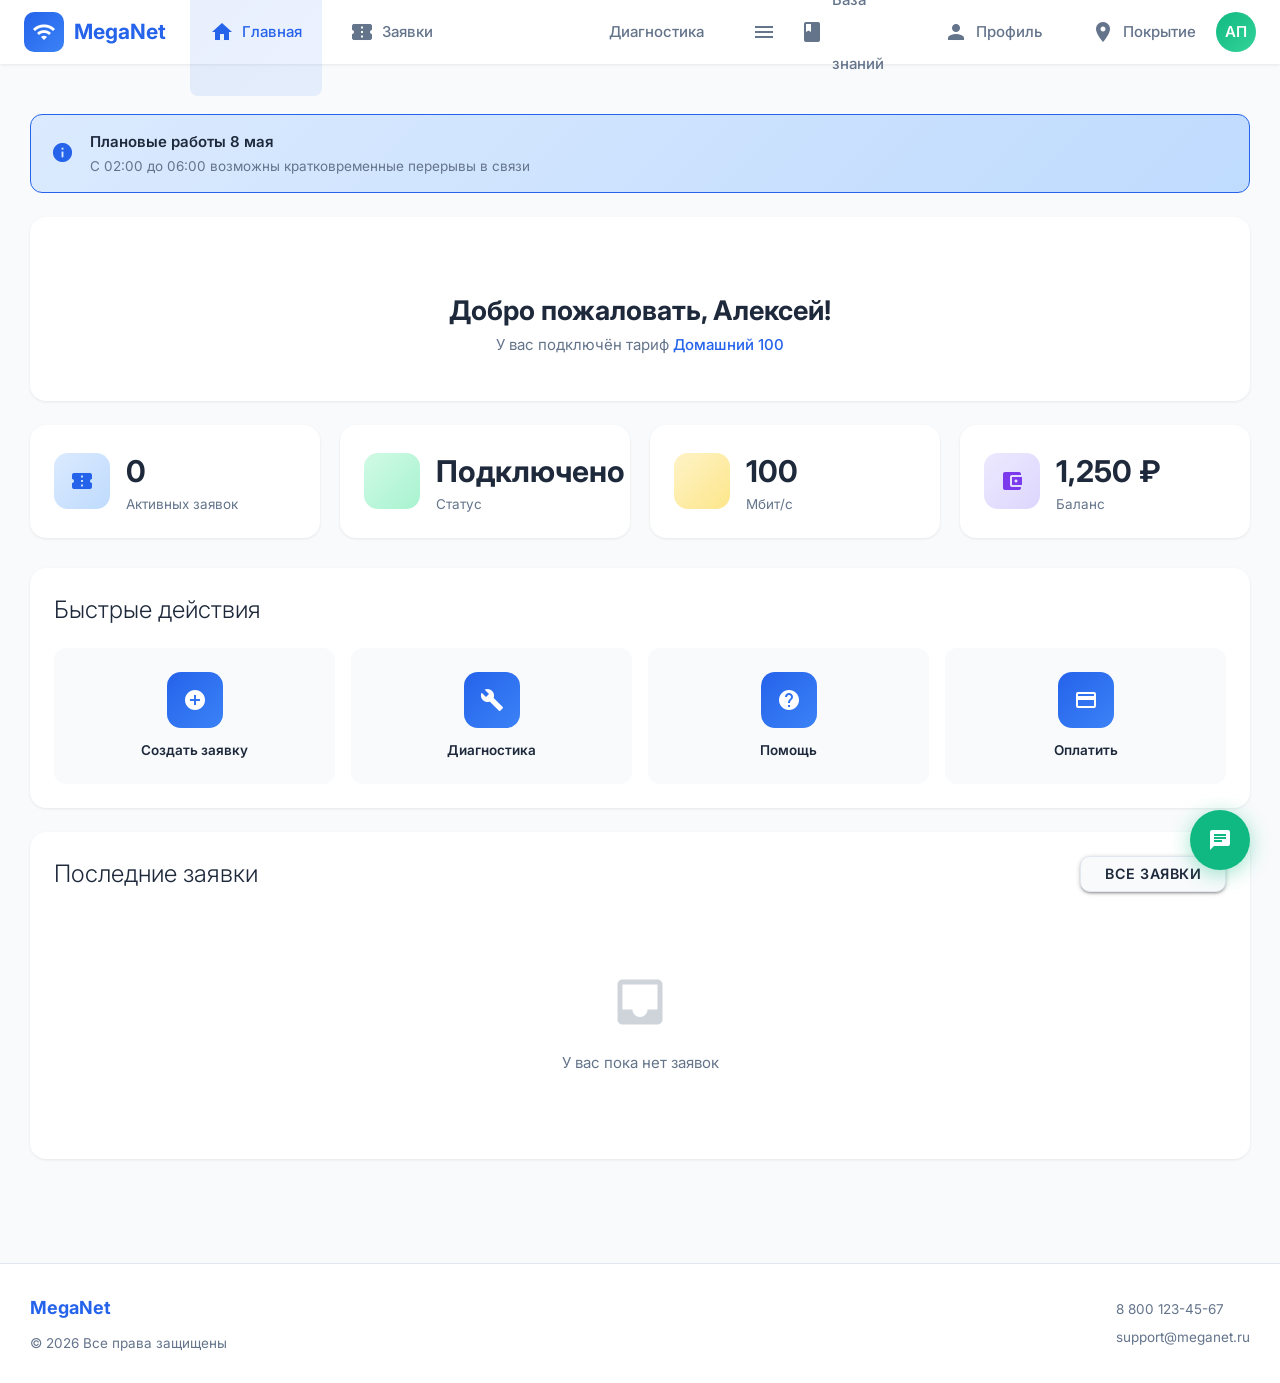
==== index.html @ d3a3436e "first commit" ====
<!DOCTYPE html>
<html lang="ru">
<head>
    <meta charset="UTF-8">
    <meta name="viewport" content="width=device-width, initial-scale=1.0">
    <title>Главная - NetProvider</title>
    <link href="https://fonts.googleapis.com/icon?family=Material+Icons" rel="stylesheet">
    <link rel="stylesheet" href="https://cdnjs.cloudflare.com/ajax/libs/materialize/1.0.0/css/materialize.min.css">
    <link rel="stylesheet" href="https://fonts.googleapis.com/css2?family=Inter:wght@300;400;500;600;700&display=swap">
    <link rel="stylesheet" href="styles.css">
</head>
<body>
    <nav class="navbar">
        <div class="logo">
            <div class="logo-icon">
                <i class="material-icons">wifi</i>
            </div>
            MegaNet
        </div>
        <button class="mobile-menu-btn" onclick="document.querySelector('.nav-links').classList.toggle('active')">
            <i class="material-icons" style="font-size:28px;">apps</i>
        </button>
            <i class="material-icons">menu</i>
        </button>
        <div class="nav-links">
            <a href="index.html" class="nav-item active">
                <i class="material-icons">home</i>
                Главная
            </a>
            <a href="tickets.html" class="nav-item">
                <i class="material-icons">confirmation_number</i>
                Заявки
            </a>
            <a href="diagnose.html" class="nav-item">
                <i class="material-icons">speed</i>
                Диагностика
            </a>
            <a href="knowledge.html" class="nav-item">
                <i class="material-icons">menu_book</i>
                База знаний
            </a>
            <a href="profile.html" class="nav-item">
                <i class="material-icons">person</i>
                Профиль
            </a>
            <a href="address.html" class="nav-item">
                <i class="material-icons">location_on</i>
                Покрытие
            </a>
        </div>
        <div class="user-info">
            <div class="user-avatar" id="userInitials"></div>
        </div>
    </nav>

    <main class="main-content">
        <div class="alert-banner info">
            <i class="material-icons">info</i>
            <div class="alert-banner-text">
                <div class="alert-banner-title">Плановые работы 8 мая</div>
                <div class="alert-banner-desc">С 02:00 до 06:00 возможны кратковременные перерывы в связи</div>
            </div>
        </div>

        <div class="card">
            <div class="welcome-header">
                <h2>Добро пожаловать, <span id="userName"></span>!</h2>
                <p class="welcome-text">У вас подключён тариф <strong id="userTariff"></strong></p>
            </div>
        </div>

        <div class="stats-grid">
            <a href="tickets.html" class="stat-card">
                <div class="stat-icon blue">
                    <i class="material-icons">confirmation_number</i>
                </div>
                <div>
                    <div class="stat-value" id="totalTickets">0</div>
                    <div class="stat-label">Активных заявок</div>
                </div>
            </a>
            <div class="stat-card">
                <div class="stat-icon green">
                    <i class="material-icons">signal_cellular_alt</i>
                </div>
                <div>
                    <div class="stat-value" id="connectionStatus">Подключено</div>
                    <div class="stat-label">Статус</div>
                </div>
            </div>
            <div class="stat-card">
                <div class="stat-icon orange">
                    <i class="material-icons">speed</i>
                </div>
                <div>
                    <div class="stat-value" id="userSpeed">100</div>
                    <div class="stat-label">Мбит/с</div>
                </div>
            </div>
            <a href="profile.html" class="stat-card">
                <div class="stat-icon purple">
                    <i class="material-icons">account_balance_wallet</i>
                </div>
                <div>
                    <div class="stat-value" id="userBalance">1 250 ₽</div>
                    <div class="stat-label">Баланс</div>
                </div>
            </a>
        </div>

        <div class="card">
            <div class="card-header">
                <div class="card-title">Быстрые действия</div>
            </div>
            <div class="quick-actions">
                <a href="tickets.html" class="quick-action">
                    <div class="quick-action-icon">
                        <i class="material-icons">add_circle</i>
                    </div>
                    <div class="quick-action-text">Создать заявку</div>
                </a>
                <a href="diagnose.html" class="quick-action">
                    <div class="quick-action-icon">
                        <i class="material-icons">build</i>
                    </div>
                    <div class="quick-action-text">Диагностика</div>
                </a>
                <a href="knowledge.html" class="quick-action">
                    <div class="quick-action-icon">
                        <i class="material-icons">help</i>
                    </div>
                    <div class="quick-action-text">Помощь</div>
                </a>
                <a href="profile.html" class="quick-action">
                    <div class="quick-action-icon">
                        <i class="material-icons">credit_card</i>
                    </div>
                    <div class="quick-action-text">Оплатить</div>
                </a>
            </div>
        </div>

        <div class="card">
            <div class="card-header">
                <div class="card-title">Последние заявки</div>
                <a href="tickets.html" class="btn btn-secondary">Все заявки</a>
            </div>
            <div id="recentTickets"></div>
        </div>
    </main>

    <footer class="site-footer">
        <div class="footer-content">
            <div class="footer-section">
                <div class="footer-title">MegaNet</div>
                <div class="footer-text">© 2026 Все права защищены</div>
            </div>
            <div class="footer-section">
                <a href="tel:88001234567" class="footer-link">8 800 123-45-67</a>
                <a href="mailto:support@meganet.ru" class="footer-link">support@meganet.ru</a>
            </div>
        </div>
    </footer>

    <div id="toast" style="display:none;position:fixed;bottom:30px;right:30px;background:#10b981;border-radius:12px;padding:16px 24px;color:white;z-index:99999;box-shadow:0 4px 20px rgba(0,0,0,0.2);">
        <span id="toastMessage" style="font-weight:500;">Успешно!</span>
    </div>

    <a href="#" onclick="document.getElementById('chatModal').style.display='block'; return false;" style="position:fixed;bottom:30px;right:30px;width:60px;height:60px;border-radius:50%;background:#10b981;display:flex;align-items:center;justify-content:center;cursor:pointer;z-index:99999;box-shadow:0 4px 20px rgba(16,185,129,0.4);">
        <i class="material-icons" style="color:white;font-size:24px;">chat</i>
    </a>

    <div id="chatModal" style="display:none;position:fixed;top:0;left:0;right:0;bottom:0;background:rgba(0,0,0,0.5);z-index:99998;">
        <div style="background:var(--bg-card);border-radius:20px;padding:30px;max-width:420px;width:90%;height:480px;margin:auto;position:fixed;top:50%;left:50%;transform:translate(-50%,-50%);box-shadow:var(--shadow-lg);display:flex;flex-direction:column;">
            <div style="display:flex;justify-content:space-between;align-items:center;margin-bottom:15px;">
                <div style="display:flex;align-items:center;gap:10px;">
                    <div style="width:36px;height:36px;border-radius:50%;background:linear-gradient(135deg,#10b981,#34d399);display:flex;align-items:center;justify-content:center;">
                        <i class="material-icons" style="color:white;font-size:20px;">support_agent</i>
                    </div>
                    <div>
                        <div style="font-weight:600;">Оператор</div>
                        <div style="font-size:12px;color:#10b981;">Онлайн</div>
                    </div>
                </div>
                <a href="#" onclick="document.getElementById('chatModal').style.display='none'; return false;" style="color:var(--text-secondary);cursor:pointer;text-decoration:none;">
                    <i class="material-icons">close</i>
                </a>
            </div>
            <div class="chat-messages" id="chatMessages" style="flex:1;overflow-y:auto;padding:10px;background:#f8fafc;border-radius:10px;margin-bottom:15px;">
                <div class="chat-message support">
                    Здравствуйте! Чем могу помочь?
                    <div class="time">10:00</div>
                </div>
            </div>
            <div style="display:flex;gap:10px;">
                <input type="text" id="chatInput" placeholder="Введите сообщение..." style="flex:1;padding:12px;border:2px solid var(--border);border-radius:25px;font-size:14px;">
                <button class="btn btn-primary" id="chatSendBtn" style="padding:12px 20px;">
                    <i class="material-icons">send</i>
                </button>
            </div>
        </div>
    </div>

    <script src="https://cdnjs.cloudflare.com/ajax/libs/materialize/1.0.0/js/materialize.min.js"></script>
    <script src="js/app.js"></script>
    <script src="js/index.js"></script>
</body>
</html>
---- styles.css ----
:root {
    --primary: #2563eb;
    --primary-light: #3b82f6;
    --primary-dark: #1d4ed8;
    --secondary: #10b981;
    --accent: #f59e0b;
    --bg-main: #f8fafc;
    --bg-card: #ffffff;
    --text-primary: #1e293b;
    --text-secondary: #64748b;
    --border: #e2e8f0;
    --shadow: 0 1px 3px rgba(0,0,0,0.08);
    --shadow-lg: 0 10px 40px rgba(0,0,0,0.1);
}

* {
    margin: 0;
    padding: 0;
    box-sizing: border-box;
    transition: all 0.2s ease;
}

body {
    font-family: 'Inter', sans-serif;
    background: var(--bg-main);
    color: var(--text-primary);
    min-height: 100vh;
}

a:hover, button:hover {
    transform: translateY(-1px);
}

.navbar {
    background: var(--bg-card);
    box-shadow: var(--shadow);
    padding: 0 24px;
    height: 64px;
    display: flex;
    align-items: center;
    justify-content: space-between;
    position: fixed;
    top: 0;
    left: 0;
    right: 0;
    z-index: 1000;
}

.logo {
    display: flex;
    align-items: center;
    gap: 10px;
    font-weight: 700;
    font-size: 1.4rem;
    color: var(--primary);
}

.mobile-menu-btn {
    display: none;
}

.site-footer {
    background: var(--bg-card);
    padding: 30px;
    margin-top: 50px;
    border-top: 1px solid var(--border);
}

.footer-content {
    max-width: 1400px;
    margin: 0 auto;
    display: flex;
    justify-content: space-between;
    align-items: center;
    flex-wrap: wrap;
    gap: 20px;
}

.footer-title {
    font-weight: 700;
    font-size: 1.2rem;
    color: var(--primary);
    margin-bottom: 4px;
}

.footer-text {
    font-size: 0.9rem;
    color: var(--text-secondary);
}

.footer-section {
    display: flex;
    flex-direction: column;
    gap: 8px;
}

.footer-link {
    color: var(--text-secondary);
    text-decoration: none;
    font-size: 0.9rem;
}

.footer-link:hover {
    color: var(--primary);
}

.logo-icon {
    width: 40px;
    height: 40px;
    background: linear-gradient(135deg, var(--primary), var(--primary-light));
    border-radius: 10px;
    display: flex;
    align-items: center;
    justify-content: center;
    color: white;
}

.nav-links {
    display: flex;
    gap: 8px;
}

.nav-item {
    padding: 0px 20px;
    border-radius: 8px;
    cursor: pointer;
    transition: all 0.2s;
    color: var(--text-secondary);
    font-weight: 500;
    display: flex;
    align-items: center;
    gap: 8px;
    text-decoration: none;
}

.nav-item:hover {
    background: var(--bg-main);
    color: var(--primary);
}

.nav-item.active {
    background: linear-gradient(135deg, rgba(37, 99, 235, 0.1), rgba(59, 130, 246, 0.1));
    color: var(--primary);
}

.nav-item.active .material-icons {
    color: var(--primary);
}

body {
    font-family: 'Inter', sans-serif;
    background: var(--bg-main);
    color: var(--text-primary);
    min-height: 100vh;
}

.main-content {
    margin-top: 84px;
    padding: 30px;
    max-width: 1400px;
    margin-left: auto;
    margin-right: auto;
}

.page {
    display: none;
    animation: fadeIn 0.3s ease;
}

.user-info {
    display: flex;
    align-items: center;
    gap: 12px;
}

.user-avatar {
    width: 40px;
    height: 40px;
    border-radius: 50%;
    background: linear-gradient(135deg, var(--secondary), #34d399);
    display: flex;
    align-items: center;
    justify-content: center;
    color: white;
    font-weight: 600;
}

.main-content {
    margin-top: 84px;
    padding: 30px;
    max-width: 1400px;
    margin-left: auto;
    margin-right: auto;
}

.card {
    background: var(--bg-card);
    border-radius: 16px;
    padding: 24px;
    box-shadow: var(--shadow);
    margin-bottom: 24px;
    transition: all 0.3s ease;
    display: block;
    width: 100%;
    box-sizing: border-box;
    overflow: visible;
}

.card-row {
    display: grid;
    grid-template-columns: 1fr auto;
    gap: 24px;
    margin-bottom: 24px;
}

.card-row .card {
    margin-bottom: 0;
}

.card-row .balance-card {
    margin-bottom: 0;
}

.card:hover {
    box-shadow: var(--shadow-lg);
    transform: translateY(-2px);
}

.card-header {
    display: flex;
    align-items: center;
    justify-content: space-between;
    margin-bottom: 20px;
}

.card-tabs {
    display: flex;
    border-bottom: 2px solid var(--border);
    margin-bottom: 24px;
}

.card-tab {
    padding: 12px 20px;
    background: none;
    border: none;
    font-size: 1rem;
    font-weight: 500;
    color: var(--text-secondary);
    cursor: pointer;
    transition: color 0.2s;
    border-bottom: 2px solid transparent;
    margin-bottom: -2px;
}

.card-tab.active {
    color: var(--primary);
    border-bottom-color: var(--primary);
}

.card-tab:hover {
    color: var(--primary);
}

.tab-content {
    padding: 10px 0;
}

.card-title {
    font-size: 1.3rem;
    font-weight: 600;
    color: var(--text-primary);
}

.stats-grid {
    display: grid;
    grid-template-columns: repeat(auto-fit, minmax(240px, 1fr));
    gap: 20px;
    margin-bottom: 30px;
}

.stat-card {
    background: var(--bg-card);
    border-radius: 16px;
    padding: 24px;
    box-shadow: var(--shadow);
    display: flex;
    align-items: center;
    gap: 16px;
    transition: transform 0.2s;
    text-decoration: none;
    color: inherit;
}

.stat-card:hover {
    transform: translateY(-4px);
    box-shadow: var(--shadow-lg);
}

.stat-icon {
    width: 56px;
    height: 56px;
    border-radius: 14px;
    display: flex;
    align-items: center;
    justify-content: center;
    font-size: 1.6rem;
}

.stat-icon.blue { background: linear-gradient(135deg, #dbeafe, #bfdbfe); color: var(--primary); }
.stat-icon.green { background: linear-gradient(135deg, #d1fae5, #a7f3d0); color: var(--secondary); }
.stat-icon.orange { background: linear-gradient(135deg, #fef3c7, #fde68a); color: var(--accent); }
.stat-icon.purple { background: linear-gradient(135deg, #ede9fe, #ddd6fe); color: #7c3aed; }

.stat-value {
    font-size: 2rem;
    font-weight: 700;
    color: var(--text-primary);
}

.stat-label {
    color: var(--text-secondary);
    font-size: 0.9rem;
}

.btn {
    padding: 12px 24px;
    border-radius: 10px;
    border: none;
    cursor: pointer;
    font-weight: 600;
    font-size: 0.95rem;
    transition: all 0.2s;
    display: inline-flex;
    align-items: center;
    gap: 8px;
}

.btn-primary {
    background: linear-gradient(135deg, var(--primary), var(--primary-light));
    color: white;
    box-shadow: 0 4px 14px rgba(37, 99, 235, 0.3);
    transition: all 0.3s ease;
}

.btn-primary:hover {
    transform: translateY(-3px);
    box-shadow: 0 8px 25px rgba(37, 99, 235, 0.4);
    filter: brightness(1.1);
}

.btn-primary:focus {
    color: white;
    outline: none;
}

.btn-secondary {
    justify-content: center;
    background: var(--bg-main);
    color: var(--text-primary);
    border: 1px solid var(--border);
    transition: all 0.2s ease;
}

.btn-secondary:hover {
    border-color: var(--primary);
    color: var(--primary);
    background: white;
    transform: translateY(-2px);
    box-shadow: 0 4px 12px rgba(37, 99, 235, 0.15);
}

.btn-icon {
    width: 40px;
    height: 40px;
    border-radius: 10px;
    border: none;
    cursor: pointer;
    display: flex;
    align-items: center;
    justify-content: center;
    transition: all 0.2s;
    background: var(--bg-main);
    color: var(--text-secondary);
}

.btn-icon:hover {
    background: var(--primary);
    color: white;
}

.btn-full {
    width: 100%;
}

.ticket-item {
    background: #ffffff;
    border-radius: 12px;
    padding: 20px;
    margin: 16px 0 16px 0;
    cursor: pointer;
    transition: all 0.2s;
    border-left: 4px solid transparent;
    box-shadow: 0 1px 3px rgba(0,0,0,0.08);
    width: 100%;
    box-sizing: border-box;
    height: auto;
    min-height: auto;
}

.ticket-item.new { border-left-color: var(--accent); }
.ticket-item.progress { border-left-color: var(--primary); }
.ticket-item.resolved { border-left-color: var(--secondary); }

.ticket-header {
    display: flex;
    align-items: center;
    justify-content: flex-start;
    margin-bottom: 12px;
    min-height: 24px;
    height: auto;
    gap: 12px;
}

.ticket-id {
    font-weight: 600;
    color: var(--primary);
    font-size: 0.9rem;
    min-height: 20px;
}

.ticket-status {
    padding: 2px 12px;
    border-radius: 20px;
    font-size: 0.8rem;
    font-weight: 600;
    min-height: 20px;
    display: inline-block;
    width: auto;
    text-align: center;
    flex-shrink: 0;
}

.ticket-status.new { background: #fef3c7; color: #b45309; }
.ticket-status.progress { background: #dbeafe; color: #1d4ed8; }
.ticket-status.resolved { background: #d1fae5; color: #047857; }

.ticket-progress-bar {
    background: #e2e8f0;
    border-radius: 10px;
    height: 8px;
    margin-bottom: 8px;
    overflow: hidden;
}

.ticket-progress-fill {
    background: linear-gradient(90deg, var(--primary), var(--primary-light));
    height: 100%;
    border-radius: 10px;
    transition: width 0.3s ease;
}

.ticket-progress-text {
    font-size: 0.85rem;
    color: var(--text-secondary);
    margin-bottom: 12px;
}

.ticket-title {
    font-weight: 600;
    margin-bottom: 8px;
    color: var(--text-primary);
    height: auto;
    min-height: 22px;
}

.ticket-desc {
    color: var(--text-secondary);
    font-size: 0.9rem;
    margin-bottom: 12px;
    height: auto;
    min-height: 20px;
}

.ticket-meta {
    display: flex;
    gap: 20px;
    color: var(--text-secondary);
    height: auto;
    font-size: 0.85rem;
}

.form-group {
    margin-bottom: 20px;
}

.form-label {
    display: block;
    margin-bottom: 8px;
    font-weight: 500;
    color: var(--text-primary);
}

.form-input, .form-select, .form-textarea {
    width: 100%;
    padding: 14px 16px;
    border: 2px solid var(--border);
    border-radius: 10px;
    font-size: 1rem;
    font-family: inherit;
    transition: all 0.2s;
    background: var(--bg-card);
    color: var(--text-primary);
}

.form-input:focus, .form-select:focus, .form-textarea:focus {
    outline: none;
    border-color: var(--primary);
    box-shadow: 0 0 0 4px rgba(37, 99, 235, 0.1);
}

.form-textarea {
    min-height: 120px;
    resize: vertical;
}

.diagnose-card {
    text-align: center;
    padding: 40px;
}

.diagnose-icon {
    width: 100px;
    height: 100px;
    margin: 0 auto 20px;
    background: linear-gradient(135deg, #dbeafe, #ede9fe);
    border-radius: 50%;
    display: flex;
    align-items: center;
    justify-content: center;
    font-size: 2.5rem;
    color: var(--primary);
}

.diagnose-text {
    color: var(--text-secondary);
    margin: 12px 0 24px;
}

.diagnose-result {
    margin-top: 30px;
    padding: 20px;
    background: var(--bg-main);
    border-radius: 12px;
    display: none;
}

.diagnose-result.show {
    display: block;
    animation: fadeIn 0.3s ease;
}

.diagnose-result-text {
    font-weight: 600;
    margin-bottom: 12px;
    text-align: left;
}

.diagnose-result-content {
    text-align: left;
}

.diagnose-result-content p {
    margin-bottom: 8px;
}

.diagnose-hr {
    margin: 12px 0;
    border: none;
    border-top: 1px solid var(--border);
}

@keyframes fadeIn {
    from { opacity: 0; transform: translateY(10px); }
    to { opacity: 1; transform: translateY(0); }
}

.speed-meter {
    width: 200px;
    height: 200px;
    margin: 20px auto;
    position: relative;
}

.speed-value {
    position: absolute;
    top: 50%;
    left: 50%;
    transform: translate(-50%, -50%);
    font-size: 2.5rem;
    font-weight: 700;
    color: var(--primary);
}

.speed-value span {
    font-size: 1rem;
    color: var(--text-secondary);
}

.speed-test-center {
    text-align: center;
}

.speed-test-btn {
    margin-top: 20px;
}

.knowledge-search {
    position: relative;
    margin-bottom: 30px;
}

.knowledge-search input {
    width: 100%;
    padding: 16px 45px 16px 16px;
    border: 2px solid var(--border);
    border-radius: 12px;
    font-size: 1rem;
    background: var(--bg-card);
    position: relative;
    z-index: 10;
}

.knowledge-search input::placeholder {
    color: var(--text-secondary);
    text-align: left;
}

.knowledge-search input:focus {
    outline: none;
    border-color: var(--primary);
}

.knowledge-search .material-icons {
    position: absolute;
    right: 14px;
    top: 50%;
    transform: translateY(-50%);
    color: var(--text-secondary);
    z-index: 5;
}

.article-card {
    background: var(--bg-main);
    border-radius: 12px;
    padding: 20px;
    margin-bottom: 16px;
    cursor: pointer;
    transition: all 0.2s;
}

.article-card:hover {
    background: white;
    box-shadow: var(--shadow);
}

.article-title {
    font-weight: 600;
    margin-bottom: 8px;
    color: var(--text-primary);
}

.article-preview {
    color: var(--text-secondary);
    font-size: 0.9rem;
}

.article-category {
    display: inline-block;
    padding: 4px 12px;
    background: var(--bg-card);
    border-radius: 20px;
    font-size: 0.8rem;
    color: var(--text-secondary);
    margin-top: 12px;
}

.profile-header {
    display: flex;
    align-items: center;
    gap: 24px;
    margin-bottom: 30px;
}

.profile-avatar {
    width: 100px;
    height: 100px;
    border-radius: 50%;
    background: linear-gradient(135deg, var(--primary), var(--primary-light));
    display: flex;
    align-items: center;
    justify-content: center;
    color: white;
    font-size: 2.5rem;
    font-weight: 600;
}

.profile-name {
    font-size: 1.8rem;
    font-weight: 700;
    margin-bottom: 4px;
}

.profile-email {
    color: var(--text-secondary);
}

.info-row {
    display: flex;
    justify-content: space-between;
    padding: 16px 0;
    border-bottom: 1px solid var(--border);
}

.info-row:last-of-type {
    border-bottom: none;
}

.info-label {
    color: var(--text-secondary);
}

.info-value {
    font-weight: 600;
    color: var(--text-primary);
}

.info-value-active {
    color: var(--secondary);
}

.balance-card {
    background: linear-gradient(135deg, var(--primary), var(--primary-light));
    border-radius: 16px;
    padding: 30px;
    color: white;
    min-width: 250px;
}

.balance-label {
    font-size: 0.9rem;
    opacity: 0.9;
    margin-bottom: 8px;
}

.balance-value {
    font-size: 2.5rem;
    font-weight: 700;
}

.card-row {
    display: grid;
    grid-template-columns: 1fr 280px;
    gap: 24px;
    margin-bottom: 24px;
}

.card-row .card {
    margin-bottom: 0;
}

.card-row .balance-card {
    margin-bottom: 0;
}

.tariff-card {
    background: var(--bg-card);
    border-radius: 16px;
    padding: 30px;
    box-shadow: var(--shadow);
    text-align: center;
    cursor: pointer;
    transition: all 0.3s ease;
    border: 2px solid transparent;
}

.tariff-card:hover, .tariff-card.active {
    border-color: var(--primary);
    transform: translateY(-4px);
    box-shadow: 0 8px 25px rgba(37, 99, 235, 0.2);
}

.tariff-card.active {
    border-color: var(--primary);
}

.tariff-card .btn {
    margin-top: 10px;
    width: 100%;
}

.tariff-name {
    font-size: 1.3rem;
    font-weight: 700;
    margin-bottom: 8px;
}

.tariff-speed {
    font-size: 2rem;
    font-weight: 700;
    color: var(--primary);
    margin-bottom: 16px;
}

.tariff-speed span {
    font-size: 1rem;
    color: var(--text-secondary);
}

.tariff-price {
    font-size: 1.8rem;
    font-weight: 700;
    margin-bottom: 20px;
}

.tariff-price span {
    font-size: 1rem;
    font-weight: 400;
    color: var(--text-secondary);
}

.modal-overlay {
    position: fixed;
    top: 0;
    left: 0;
    right: 0;
    bottom: 0;
    background: rgba(0, 0, 0, 0.5);
    display: none;
    align-items: center;
    justify-content: center;
    z-index: 99998;
}

.modal-overlay.show {
    display: flex !important;
}

.modal {
    background: var(--bg-card);
    border-radius: 20px;
    padding: 30px;
    max-width: 500px;
    width: 90%;
    max-height: 90vh;
    overflow-y: auto;
    animation: modalIn 0.3s ease;
}

@keyframes modalIn {
    from { opacity: 0; transform: scale(0.9); }
    to { opacity: 1; transform: scale(1); }
}

.modal-header {
    display: flex;
    align-items: center;
    justify-content: space-between;
    margin-bottom: 24px;
}

.modal-title {
    font-size: 1.4rem;
    font-weight: 700;
}

.empty-state {
    text-align: center;
    padding: 60px 20px;
    color: var(--text-secondary);
}

.empty-state .material-icons {
    font-size: 4rem;
    margin-bottom: 20px;
    opacity: 0.3;
}

.toast {
    position: fixed;
    bottom: 30px;
    right: 30px;
    background: var(--bg-card);
    border-radius: 12px;
    padding: 16px 24px;
    box-shadow: var(--shadow-lg);
    display: none;
    align-items: center;
    gap: 12px;
    transform: translateY(100px);
    opacity: 0;
    transition: all 0.3s ease;
    z-index: 99999;
}

.toast.show {
    display: flex;
    transform: translateY(0);
    opacity: 1;
}

.toast.success {
    border-left: 4px solid var(--secondary);
}

.meta-icon {
    font-size: 16px;
    vertical-align: middle;
    height: 20px;
}

.check-icon {
    color: var(--secondary);
    vertical-align: middle;
}

.info-icon {
    vertical-align: middle;
}

.welcome-header {
    text-align: center;
    padding: 20px 0;
}

.welcome-header h2 {
    font-size: 1.8rem;
    font-weight: 700;
    margin-bottom: 8px;
}

.welcome-text {
    color: var(--text-secondary);
}

.welcome-text strong {
    color: var(--primary);
}

.quick-actions {
    display: grid;
    grid-template-columns: repeat(auto-fit, minmax(140px, 1fr));
    gap: 16px;
    margin-top: 8px;
}

.quick-action {
    display: flex;
    flex-direction: column;
    align-items: center;
    padding: 24px 16px;
    background: var(--bg-main);
    border-radius: 12px;
    text-decoration: none;
    color: var(--text-primary);
    transition: all 0.2s;
}

.quick-action:hover {
    background: white;
    box-shadow: var(--shadow);
    transform: translateY(-2px);
}

.quick-action-icon {
    width: 56px;
    height: 56px;
    border-radius: 14px;
    background: linear-gradient(135deg, var(--primary), var(--primary-light));
    display: flex;
    align-items: center;
    justify-content: center;
    margin-bottom: 12px;
}

.quick-action-icon .material-icons {
    font-size: 1.6rem;
    color: white;
}

.quick-action-text {
    font-weight: 600;
    font-size: 0.9rem;
    text-align: center;
}

.chat-fab {
    position: fixed;
    bottom: 30px;
    right: 30px;
    width: 60px;
    height: 60px;
    border-radius: 50%;
    background: linear-gradient(135deg, var(--secondary), #34d399);
    display: flex !important;
    align-items: center;
    justify-content: center;
    cursor: pointer;
    box-shadow: 0 4px 20px rgba(16, 185, 129, 0.4);
    transition: all 0.3s ease;
    z-index: 9999;
    border: none;
    padding: 0;
}

.chat-fab:hover {
    transform: scale(1.1);
    box-shadow: 0 6px 30px rgba(16, 185, 129, 0.5);
}

.chat-fab .material-icons {
    color: white;
    font-size: 1.8rem;
}

#chatFabBtn {
    position: fixed !important;
    bottom: 30px !important;
    right: 30px !important;
    width: 60px !important;
    height: 60px !important;
    border-radius: 50% !important;
    background: #10b981 !important;
    display: flex !important;
    align-items: center !important;
    justify-content: center !important;
    cursor: pointer !important;
    box-shadow: 0 4px 20px rgba(16, 185, 129, 0.4) !important;
    z-index: 99999 !important;
    border: none !important;
    padding: 0 !important;
}

#chatFabBtn .material-icons {
    color: white !important;
    font-size: 24px !important;
}

#chatFabBtn:hover {
    transform: scale(1.1) !important;
    box-shadow: 0 6px 30px rgba(16, 185, 129, 0.5) !important;
}

.chat-modal {
    max-width: 420px;
    height: 520px;
    display: flex;
    flex-direction: column;
}

.chat-header {
    display: flex;
    align-items: center;
    gap: 12px;
    padding-bottom: 16px;
    border-bottom: 1px solid var(--border);
    margin-bottom: 16px;
}

.chat-avatar {
    width: 40px;
    height: 40px;
    border-radius: 50%;
    background: linear-gradient(135deg, var(--secondary), #34d399);
    display: flex;
    align-items: center;
    justify-content: center;
    color: white;
}

.chat-info h4 {
    font-weight: 600;
    margin-bottom: 2px;
}

.chat-info span {
    font-size: 0.8rem;
    color: var(--secondary);
}

.chat-messages {
    flex: 1;
    overflow-y: auto;
    padding: 12px;
    display: flex;
    flex-direction: column;
    gap: 12px;
    max-height: 280px;
}

.chat-message {
    max-width: 80%;
    padding: 12px 16px;
    border-radius: 16px;
    font-size: 0.95rem;
    line-height: 1.5;
}

.chat-message.user {
    align-self: flex-end;
    background: var(--primary);
    color: white;
    border-bottom-right-radius: 4px;
}

.chat-message.support {
    align-self: flex-start;
    background: var(--bg-main);
    color: var(--text-primary);
    border-bottom-left-radius: 4px;
}

.chat-message .time {
    font-size: 0.7rem;
    opacity: 0.7;
    margin-top: 4px;
}

.chat-input-area {
    display: flex;
    gap: 8px;
    margin-top: 12px;
    padding-top: 12px;
    border-top: 1px solid var(--border);
}

.chat-input-area input {
    flex: 1;
    padding: 12px 16px;
    border: 2px solid var(--border);
    border-radius: 24px;
    font-size: 0.95rem;
    background: var(--bg-card);
}

.chat-input-area input:focus {
    outline: none;
    border-color: var(--primary);
}

.alert-banner {
    background: linear-gradient(135deg, #dbeafe, #bfdbfe);
    border: 1px solid var(--primary);
    border-radius: 12px;
    padding: 16px 20px;
    margin-bottom: 24px;
    display: flex;
    align-items: center;
    gap: 16px;
}

.alert-banner.info {
    background: linear-gradient(135deg, #dbeafe, #bfdbfe);
    border-color: var(--primary);
}

.alert-banner.warning {
    background: linear-gradient(135deg, #fef3c7, #fde68a);
    border-color: var(--accent);
}

.alert-banner .material-icons {
    font-size: 1.5rem;
    color: var(--primary);
}

.alert-banner.warning .material-icons {
    color: var(--accent);
}

.alert-banner-text {
    flex: 1;
}

.alert-banner-title {
    font-weight: 600;
    margin-bottom: 2px;
}

.alert-banner-desc {
    font-size: 0.9rem;
    color: var(--text-secondary);
}

.address-check {
    padding: 40px;
    text-align: center;
}

.address-input-group {
    display: flex;
    gap: 12px;
    max-width: 500px;
    margin: 24px auto;
}

.address-input-group input {
    flex: 1;
}

.address-result {
    margin-top: 30px;
    padding: 24px;
    border-radius: 12px;
    display: none;
}

.address-result.show {
    display: block;
}

.address-result.available {
    background: linear-gradient(135deg, #d1fae5, #a7f3d0);
    border: 2px solid var(--secondary);
}

.address-result.unavailable {
    background: linear-gradient(135deg, #fee2e2, #fecaca);
    border: 2px solid #ef4444;
}

.service-toggle {
    display: flex;
    align-items: center;
    justify-content: space-between;
    padding: 16px 0;
    border-bottom: 1px solid var(--border);
}

.service-toggle:last-of-type {
    border-bottom: none;
}

.service-toggle-info h4 {
    font-weight: 600;
    margin-bottom: 4px;
}

.service-toggle-info p {
    font-size: 0.85rem;
    color: var(--text-secondary);
}

.toggle-switch {
    position: relative;
    width: 50px;
    height: 28px;
}

.toggle-switch input {
    opacity: 0;
    width: 0;
    height: 0;
}

.toggle-slider {
    position: absolute;
    cursor: pointer;
    top: 0;
    left: 0;
    right: 0;
    bottom: 0;
    background: var(--border);
    transition: 0.3s;
    border-radius: 28px;
}

.toggle-slider:before {
    position: absolute;
    content: "";
    height: 22px;
    width: 22px;
    left: 3px;
    bottom: 3px;
    background: white;
    transition: 0.3s;
    border-radius: 50%;
}

.toggle-switch input:checked + .toggle-slider {
    background: var(--secondary);
}

.toggle-switch input:checked + .toggle-slider:before {
    transform: translateX(22px);
}

.settings-section {
    margin-top: 30px;
}

.settings-section h3 {
    font-size: 1.1rem;
    font-weight: 600;
    margin-bottom: 16px;
    padding-bottom: 12px;
    border-bottom: 1px solid var(--border);
}

.notification-settings {
    display: flex;
    flex-direction: column;
    gap: 12px;
}

.notification-item {
    display: flex;
    align-items: center;
    justify-content: space-between;
    padding: 16px;
    background: var(--bg-main);
    border-radius: 12px;
}

.notification-item-info {
    display: flex;
    align-items: center;
    gap: 12px;
}

.notification-item-info .material-icons {
    color: var(--primary);
}

.notification-item-info h4 {
    font-weight: 500;
    font-size: 0.95rem;
}

.notification-item-info p {
    font-size: 0.85rem;
    color: var(--text-secondary);
}

@media (max-width: 768px) {
    .navbar {
        padding: 0 16px;
    }

    .logo {
        margin-right: auto;
    }

    .mobile-menu-btn {
        display: flex !important;
        background: transparent !important;
        border: none !important;
        box-shadow: none !important;
    }

    .mobile-menu-btn i {
        color: var(--text-primary);
        font-size: 28px;
    }

    .mobile-menu-btn:hover {
        background: transparent !important;
    }

    .nav-links {
        display: none;
        position: fixed;
        top: 64px;
        left: 0;
        right: 0;
        background: var(--bg-card);
        flex-direction: column;
        padding: 16px;
        box-shadow: var(--shadow-lg);
        z-index: 9999;
    }

    .nav-links.active {
        display: flex;
    }

    .main-content {
        padding: 16px;
    }

    .stats-grid {
        grid-template-columns: 1fr;
    }

    .card-row {
        grid-template-columns: 1fr;
    }
}

.logo {
    display: flex;
    align-items: center;
    gap: 10px;
    font-weight: 700;
    font-size: 1.4rem;
    color: var(--primary);
}

.login-page {
    display: flex;
    align-items: center;
    justify-content: center;
    min-height: 100vh;
    background: linear-gradient(135deg, #f8fafc 0%, #e2e8f0 100%);
}

.login-container {
    width: 100%;
    max-width: 400px;
    padding: 20px;
}

.login-card {
    background: var(--bg-card);
    border-radius: 16px;
    padding: 40px;
    box-shadow: var(--shadow-lg);
}

.login-logo {
    display: flex;
    align-items: center;
    justify-content: center;
    gap: 10px;
    margin-bottom: 30px;
}

.login-logo i {
    font-size: 2.5rem;
    color: var(--primary);
}

.login-logo span {
    font-size: 1.8rem;
    font-weight: 700;
    color: var(--primary);
}

.login-tabs {
    display: flex;
    margin-bottom: 30px;
    border-bottom: 2px solid var(--border);
}

.login-tab {
    flex: 1;
    padding: 12px;
    background: none;
    border: none;
    font-size: 1rem;
    font-weight: 500;
    color: var(--text-secondary);
    cursor: pointer;
    transition: color 0.2s;
}

.login-tab.active {
    color: var(--primary);
    border-bottom: 2px solid var(--primary);
    margin-bottom: -2px;
}

.login-form .input-field {
    margin-bottom: 20px;
}

.login-form .btn {
    width: 100%;
    margin-top: 10px;
}

.login-error {
    background: #fee2e2;
    color: #dc2626;
    padding: 12px;
    border-radius: 8px;
    margin-top: 16px;
    text-align: center;
}

.btn-logout {
    display: flex;
    align-items: center;
    gap: 6px;
    padding: 8px 16px;
    background: none;
    border: 1px solid var(--border);
    border-radius: 8px;
    font-size: 0.9rem;
    color: var(--text-secondary);
    cursor: pointer;
    transition: all 0.2s;
    margin-right: 12px;
}

.btn-logout:hover {
    background: #f1f5f9;
    color: var(--text-primary);
}

.user-info {
    display: flex;
    align-items: center;
}
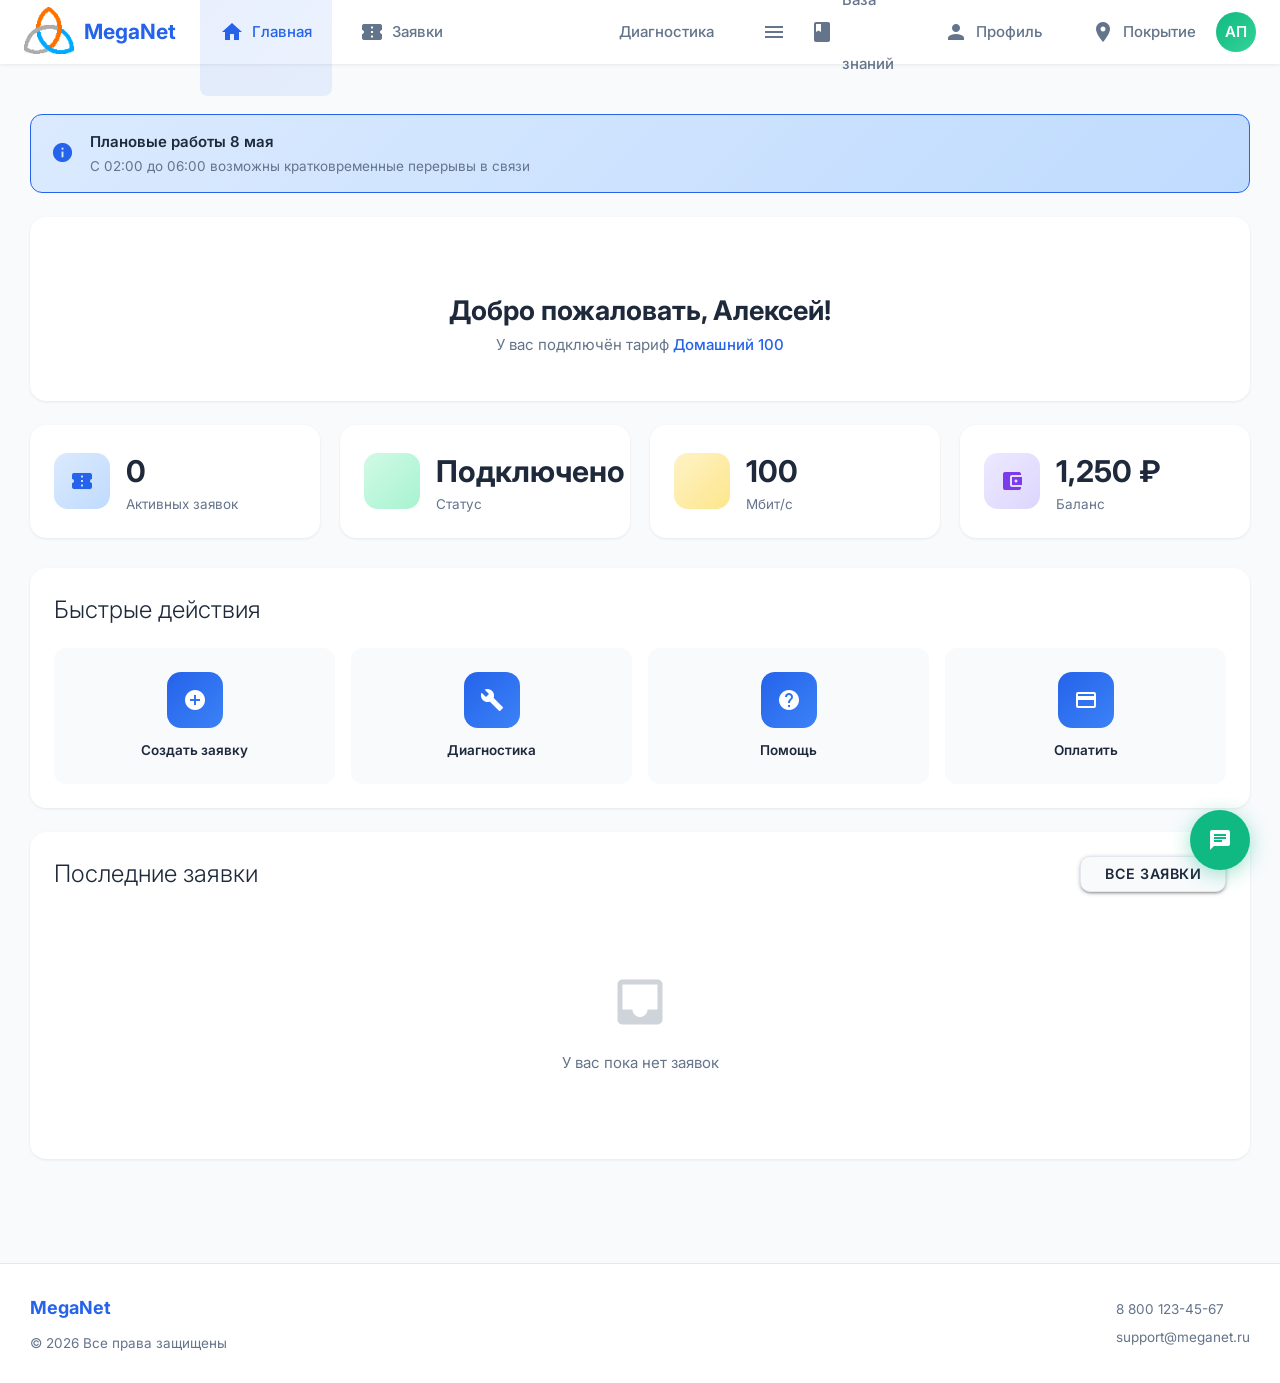
==== commit e291c783: "add admin dashboard" ====
--- a/index.html
+++ b/index.html
@@ -12,8 +12,8 @@
 <body>
     <nav class="navbar">
         <div class="logo">
-            <div class="logo-icon">
-                <i class="material-icons">wifi</i>
+            <div style="width: 50px; height: 50px;">
+                <img src="logo.png" alt="" style="width: 100%;">
             </div>
             MegaNet
         </div>
